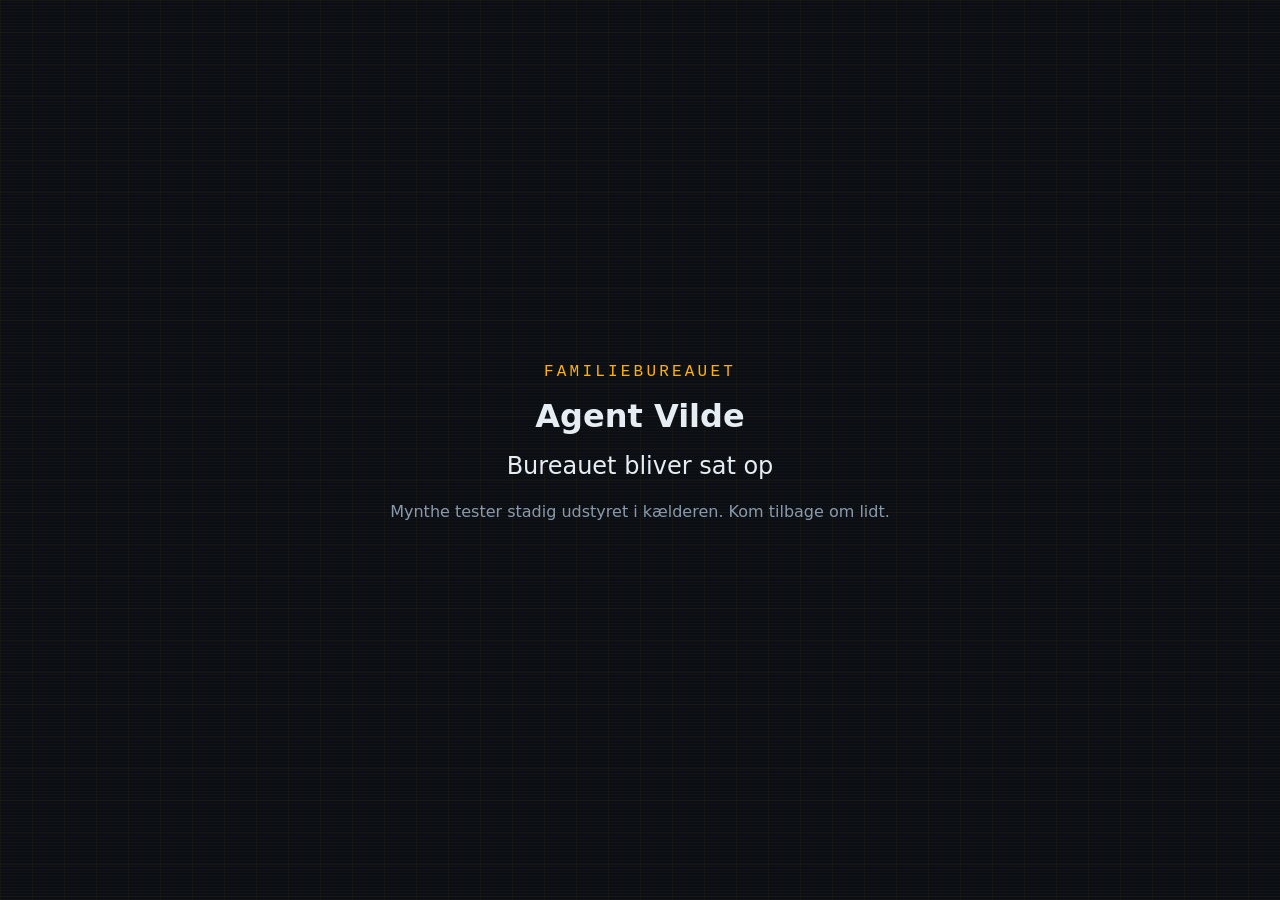
==== index.html @ f7f90219 "Step 1: scaffold, storage, fact rules and adaptive mastery engine - Versioned localStorage wrapper w" ====
<!doctype html>
<html lang="da">
  <head>
    <meta charset="utf-8" />
    <meta name="viewport" content="width=device-width, initial-scale=1, viewport-fit=cover" />
    <meta name="theme-color" content="#0b0f14" />
    <title>Agent Vilde</title>
    <link rel="stylesheet" href="styles/main.css" />
  </head>
  <body>
    <main id="app"></main>
    <script type="module" src="src/main.js"></script>
  </body>
</html>
---- styles/main.css ----
:root {
  --bg: #0b0f14;
  --panel: #121922;
  --panel-2: #18212c;
  --line: #243142;
  --text: #e6edf3;
  --muted: #8b9aab;
  --accent: #ffb000;
  --accent-ink: #1a1200;
  --box-0: #3a2530;
  --box-1: #5b3a1e;
  --box-2: #6b5a17;
  --box-3: #2f5d3a;
  --box-4: #1f8a4c;
  --unseen: #1a222c;
  --font-sans: system-ui, -apple-system, 'Segoe UI', Roboto, 'Helvetica Neue', Arial, sans-serif;
  --font-mono: ui-monospace, 'SF Mono', Menlo, Consolas, 'Liberation Mono', monospace;
  --radius: 10px;
  --fast: 180ms;
}

*,
*::before,
*::after {
  box-sizing: border-box;
}

html,
body {
  margin: 0;
  min-height: 100dvh;
  background: var(--bg);
  color: var(--text);
  font-family: var(--font-sans);
  font-size: 16px;
  line-height: 1.5;
  overscroll-behavior: none;
  -webkit-text-size-adjust: 100%;
}

body {
  padding: env(safe-area-inset-top) env(safe-area-inset-right) env(safe-area-inset-bottom) env(safe-area-inset-left);
  background-image:
    repeating-linear-gradient(0deg, rgba(255, 255, 255, 0.018) 0 1px, transparent 1px 3px),
    linear-gradient(rgba(255, 176, 0, 0.035) 1px, transparent 1px),
    linear-gradient(90deg, rgba(255, 176, 0, 0.035) 1px, transparent 1px);
  background-size: auto, 32px 32px, 32px 32px;
}

button,
input,
select {
  font: inherit;
  font-size: 16px;
  color: inherit;
}

button {
  min-height: 44px;
  padding: 0 16px;
  border: 1px solid var(--line);
  border-radius: var(--radius);
  background: var(--panel-2);
  cursor: pointer;
  touch-action: manipulation;
  -webkit-user-select: none;
  user-select: none;
  -webkit-tap-highlight-color: transparent;
  transition: transform var(--fast), background var(--fast), border-color var(--fast);
}

button:hover {
  border-color: var(--accent);
}

button:active {
  transform: scale(0.97);
  background: var(--line);
}

button.primary {
  background: var(--accent);
  color: var(--accent-ink);
  border-color: var(--accent);
  font-weight: 600;
}

:focus-visible {
  outline: 2px solid var(--accent);
  outline-offset: 2px;
}

.mono {
  font-family: var(--font-mono);
}

@media (prefers-reduced-motion: reduce) {
  *,
  *::before,
  *::after {
    transition-duration: 0ms !important;
    animation-duration: 0ms !important;
  }
}
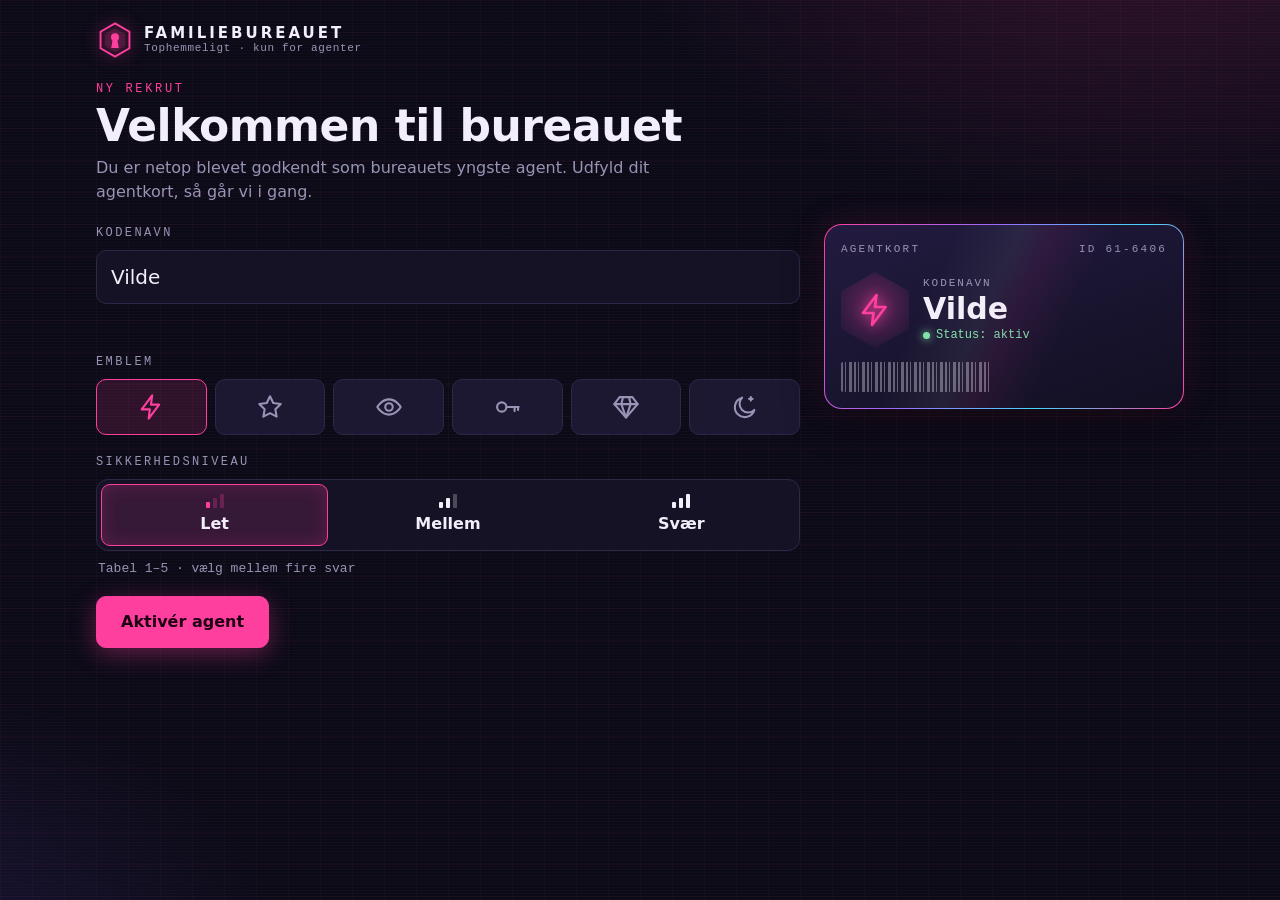
==== commit a21c2059: "Step 3: home screen, agent profiles, clearance level and case-file board - Hash router (#/home, #/ag" ====
--- a/index.html
+++ b/index.html
@@ -3,7 +3,8 @@
   <head>
     <meta charset="utf-8" />
     <meta name="viewport" content="width=device-width, initial-scale=1, viewport-fit=cover" />
-    <meta name="theme-color" content="#0b0f14" />
+    <meta name="theme-color" content="#0c0a17" />
+    <meta name="color-scheme" content="dark" />
     <title>Agent Vilde</title>
     <link rel="stylesheet" href="styles/main.css" />
   </head>
--- a/styles/main.css
+++ b/styles/main.css
@@ -1,12 +1,15 @@
 :root {
-  --bg: #0b0f14;
-  --panel: #121922;
-  --panel-2: #18212c;
-  --line: #243142;
-  --text: #e6edf3;
-  --muted: #8b9aab;
-  --accent: #ffb000;
-  --accent-ink: #1a1200;
+  --bg: #0c0a17;
+  --panel: #151226;
+  --panel-2: #1c1831;
+  --line: #2d2748;
+  --text: #f3effa;
+  --muted: #9a93b5;
+  --accent: #ff3f9e;
+  --accent-ink: #1f0012;
+  --accent-soft: rgba(255, 63, 158, 0.14);
+  --case: #211b39;
+  --case-2: #16122a;
   --box-0: #3a2530;
   --box-1: #5b3a1e;
   --box-2: #6b5a17;
@@ -41,10 +44,13 @@
 body {
   padding: env(safe-area-inset-top) env(safe-area-inset-right) env(safe-area-inset-bottom) env(safe-area-inset-left);
   background-image:
+    radial-gradient(900px 520px at 90% -10%, rgba(255, 63, 158, 0.16), transparent 60%),
+    radial-gradient(700px 520px at -10% 110%, rgba(122, 92, 255, 0.14), transparent 60%),
     repeating-linear-gradient(0deg, rgba(255, 255, 255, 0.018) 0 1px, transparent 1px 3px),
-    linear-gradient(rgba(255, 176, 0, 0.035) 1px, transparent 1px),
-    linear-gradient(90deg, rgba(255, 176, 0, 0.035) 1px, transparent 1px);
-  background-size: auto, 32px 32px, 32px 32px;
+    linear-gradient(rgba(255, 63, 158, 0.04) 1px, transparent 1px),
+    linear-gradient(90deg, rgba(255, 63, 158, 0.04) 1px, transparent 1px);
+  background-size: auto, auto, auto, 32px 32px, 32px 32px;
+  background-attachment: fixed;
 }
 
 button,
@@ -94,6 +100,1069 @@
   font-family: var(--font-mono);
 }
 
+[hidden] {
+  display: none !important;
+}
+
+/* ---------- Question card ---------- */
+
+.qcard {
+  --good: #4cc27a;
+  display: flex;
+  flex-direction: column;
+  gap: 12px;
+  width: 100%;
+  max-width: 560px;
+  height: 100%;
+  min-height: 0;
+  margin: 0 auto;
+  padding: 12px 16px 16px;
+}
+
+.qcard-timer {
+  flex: none;
+  height: 4px;
+  border-radius: 2px;
+  background: var(--line);
+  overflow: hidden;
+}
+
+.qcard-timer i {
+  display: block;
+  height: 100%;
+  background: var(--accent);
+  transform-origin: left center;
+}
+
+.qcard-timer.is-off {
+  visibility: hidden;
+}
+
+.qcard-timer.is-done i {
+  background: var(--muted);
+}
+
+.qcard-stage {
+  flex: 1 1 auto;
+  min-height: 64px;
+  display: grid;
+  place-items: center;
+}
+
+.qcard-prompt {
+  display: flex;
+  align-items: center;
+  gap: 0.28em;
+  font-family: var(--font-mono);
+  font-size: clamp(38px, min(13vw, 10dvh), 76px);
+  font-weight: 600;
+  white-space: nowrap;
+}
+
+.qcard-prompt .op {
+  color: var(--muted);
+  font-weight: 400;
+}
+
+.slot {
+  min-width: 2.2ch;
+  padding: 0 0.12em;
+  border-bottom: 3px solid var(--accent);
+  color: var(--accent);
+  text-align: center;
+  transition: color var(--fast), border-color var(--fast);
+}
+
+.slot.is-empty {
+  color: var(--muted);
+}
+
+.slot.is-solved {
+  color: var(--good);
+  border-color: var(--good);
+}
+
+.slot.is-revealed {
+  color: var(--text);
+  border-color: var(--text);
+}
+
+.qcard-message {
+  --speaker: var(--line);
+  flex: none;
+  width: 100%;
+  max-width: 420px;
+  margin: 0 auto;
+  min-height: 5.2em;
+  padding: 8px 12px;
+  border-left: 3px solid var(--speaker);
+  border-radius: 0 var(--radius) var(--radius) 0;
+  background: var(--panel);
+  font-size: 16px;
+  line-height: 1.4;
+}
+
+:is(.qcard-message, .briefing)[data-speaker='janni'] { --speaker: #f2c14e; }
+:is(.qcard-message, .briefing)[data-speaker='soeren'] { --speaker: #6fb3d2; }
+:is(.qcard-message, .briefing)[data-speaker='frej'] { --speaker: #f08a5d; }
+:is(.qcard-message, .briefing)[data-speaker='mynthe'] { --speaker: #8bd17c; }
+:is(.qcard-message, .briefing)[data-speaker='vilde'] { --speaker: var(--accent); }
+
+:is(.qcard-message, .briefing) .speaker {
+  display: block;
+  color: var(--speaker);
+  font-family: var(--font-mono);
+  font-size: 12px;
+  letter-spacing: 0.14em;
+  text-transform: uppercase;
+}
+
+.qcard-message .tip {
+  display: block;
+  margin-top: 4px;
+  color: var(--accent);
+}
+
+.qcard-message.is-fresh {
+  animation: msg-in 160ms ease-out;
+}
+
+@keyframes msg-in {
+  from {
+    opacity: 0;
+    transform: translateY(4px);
+  }
+}
+
+.qcard-input {
+  position: relative;
+  flex: none;
+}
+
+.qcard-next {
+  position: absolute;
+  inset: 0;
+  z-index: 1;
+  width: min(240px, 80%);
+  height: 60px;
+  margin: auto;
+  font-size: 18px;
+  box-shadow: 0 8px 32px rgba(0, 0, 0, 0.6);
+}
+
+.keypad,
+.choices {
+  display: grid;
+  gap: 8px;
+  max-width: 420px;
+  margin: 0 auto;
+}
+
+.keypad {
+  grid-template-columns: repeat(3, 1fr);
+}
+
+.key {
+  min-height: clamp(56px, 9dvh, 76px);
+  padding: 0;
+  border-color: #2c3a4c;
+  background: linear-gradient(#1c2632, #141c25);
+  box-shadow: inset 0 -2px 0 rgba(0, 0, 0, 0.45);
+  font-family: var(--font-mono);
+  font-size: 26px;
+}
+
+.key.is-pressed,
+.key:active {
+  border-color: var(--accent);
+  background: var(--line);
+  transform: scale(0.96);
+}
+
+.key-del {
+  color: var(--muted);
+  font-size: 22px;
+}
+
+.key-ok {
+  border-color: var(--accent);
+  background: var(--accent);
+  color: var(--accent-ink);
+  font-size: 20px;
+  font-weight: 700;
+}
+
+.key-ok.is-pressed,
+.key-ok:active {
+  background: #ff6ab4;
+}
+
+.keypad.is-disabled {
+  opacity: 0.35;
+  pointer-events: none;
+}
+
+.choices {
+  grid-template-columns: 1fr 1fr;
+  gap: 10px;
+}
+
+.choice {
+  min-height: clamp(64px, 12dvh, 96px);
+  font-family: var(--font-mono);
+  font-size: 32px;
+}
+
+.choice:disabled {
+  opacity: 0.3;
+  cursor: default;
+}
+
+.choice.is-answer,
+.choice.is-answer:disabled {
+  opacity: 1;
+  border-color: var(--good);
+  color: var(--good);
+}
+
+/* ---------- Art ---------- */
+
+.art .s { fill: none; stroke: #c2b9e0; stroke-width: 1.6; stroke-linecap: round; stroke-linejoin: round; }
+.art .d { fill: none; stroke: #5d557e; stroke-width: 1.4; stroke-linecap: round; stroke-dasharray: 3 4; }
+.art .a { fill: none; stroke: var(--accent); stroke-width: 2; stroke-linecap: round; stroke-linejoin: round; }
+.art .af { fill: var(--accent); }
+.art .soft { fill: rgba(255, 63, 158, 0.16); }
+.art .panel { fill: #1b1632; }
+.art .dim { opacity: 0.45; }
+.art .thick { stroke-width: 6; }
+.art .thick-a { stroke-width: 3; }
+.art .code { fill: var(--accent); font-family: var(--font-mono); font-size: 10px; text-anchor: middle; }
+.art .code.big { font-size: 20px; font-weight: 700; }
+
+/* ---------- Screens ---------- */
+
+#app {
+  min-height: 100dvh;
+}
+
+.screen {
+  animation: screen-in 200ms ease-out;
+}
+
+@keyframes screen-in {
+  from {
+    opacity: 0;
+    transform: translateY(6px);
+  }
+}
+
+@keyframes fade-in {
+  from {
+    opacity: 0;
+  }
+}
+
+.page {
+  max-width: 1120px;
+  margin: 0 auto;
+  padding: 8px 16px 40px;
+}
+
+.brandbar {
+  display: flex;
+  align-items: center;
+  justify-content: space-between;
+  gap: 12px;
+  min-height: 64px;
+  margin-bottom: 8px;
+}
+
+.brand {
+  display: flex;
+  align-items: center;
+  gap: 10px;
+  min-width: 0;
+}
+
+.brand-mark {
+  flex: none;
+  color: var(--accent);
+}
+
+.brand-mark svg {
+  display: block;
+  width: 38px;
+  height: 38px;
+  filter: drop-shadow(0 0 8px rgba(255, 63, 158, 0.6));
+}
+
+.brand-text {
+  display: flex;
+  flex-direction: column;
+  line-height: 1.2;
+  min-width: 0;
+}
+
+.brand-text b {
+  font-size: 15px;
+  letter-spacing: 0.2em;
+}
+
+.brand-text small {
+  font-size: 11px;
+  color: var(--muted);
+  letter-spacing: 0.06em;
+}
+
+.back-link {
+  display: inline-flex;
+  align-items: center;
+  gap: 4px;
+  min-height: 44px;
+  padding: 0 16px 0 8px;
+  border: 1px solid var(--line);
+  border-radius: 999px;
+  background: var(--panel);
+  color: var(--text);
+  text-decoration: none;
+  touch-action: manipulation;
+  -webkit-tap-highlight-color: transparent;
+}
+
+.back-icon svg,
+.corner-btn svg {
+  display: block;
+  width: 22px;
+  height: 22px;
+}
+
+.corner-btn {
+  flex: none;
+  width: 44px;
+  padding: 0;
+  display: grid;
+  place-items: center;
+  border-color: transparent;
+  border-radius: 50%;
+  background: transparent;
+  color: var(--muted);
+  opacity: 0.5;
+}
+
+.corner-btn:hover {
+  opacity: 1;
+}
+
+.eyebrow {
+  margin: 0;
+  color: var(--accent);
+  font-size: 12px;
+  letter-spacing: 0.22em;
+  text-transform: uppercase;
+}
+
+.page-title {
+  margin: 4px 0 6px;
+  font-size: clamp(28px, 7vw, 44px);
+  line-height: 1.1;
+  letter-spacing: -0.01em;
+}
+
+.page-sub {
+  max-width: 60ch;
+  margin: 0 0 20px;
+  color: var(--muted);
+}
+
+.section-title {
+  display: flex;
+  align-items: center;
+  gap: 10px;
+  margin: 0 0 10px;
+  color: var(--muted);
+  font-family: var(--font-mono);
+  font-size: 12px;
+  font-weight: 400;
+  letter-spacing: 0.22em;
+  text-transform: uppercase;
+}
+
+.section-title::after {
+  content: '';
+  flex: 1;
+  height: 1px;
+  background: linear-gradient(90deg, var(--line), transparent);
+}
+
+.btn {
+  display: inline-flex;
+  align-items: center;
+  justify-content: center;
+  gap: 8px;
+  min-height: 52px;
+  padding: 0 24px;
+  border: 1px solid var(--line);
+  border-radius: var(--radius);
+  background: var(--panel-2);
+  color: var(--text);
+  font-size: 16px;
+  font-weight: 600;
+  text-decoration: none;
+  touch-action: manipulation;
+  -webkit-user-select: none;
+  user-select: none;
+  -webkit-tap-highlight-color: transparent;
+  transition: transform var(--fast), box-shadow var(--fast);
+}
+
+.btn.primary {
+  border-color: var(--accent);
+  background: var(--accent);
+  color: var(--accent-ink);
+  box-shadow: 0 6px 24px rgba(255, 63, 158, 0.35);
+}
+
+.btn:active {
+  transform: scale(0.97);
+}
+
+.briefing {
+  --speaker: var(--line);
+  margin: 0;
+  padding: 10px 14px;
+  border-left: 3px solid var(--speaker);
+  border-radius: 0 var(--radius) var(--radius) 0;
+  background: var(--panel);
+  line-height: 1.45;
+}
+
+/* Home */
+
+.home-grid {
+  display: grid;
+  gap: 24px;
+}
+
+.agent-col {
+  display: grid;
+  gap: 18px;
+  align-content: start;
+}
+
+@media (min-width: 768px) {
+  .home-grid {
+    grid-template-columns: minmax(280px, 340px) 1fr;
+    align-items: start;
+  }
+
+  .agent-col {
+    position: sticky;
+    top: 16px;
+  }
+}
+
+/* Agent card */
+
+.agent-card {
+  position: relative;
+  overflow: hidden;
+  padding: 16px;
+  border: 1.5px solid transparent;
+  border-radius: 18px;
+  background:
+    linear-gradient(160deg, #221b40, #120f22) padding-box,
+    linear-gradient(120deg, var(--accent), #9a6cff 38%, #45d6ff 68%, var(--accent)) border-box;
+  box-shadow: 0 12px 40px rgba(0, 0, 0, 0.45), 0 0 36px rgba(255, 63, 158, 0.14);
+}
+
+.agent-card::before {
+  content: '';
+  position: absolute;
+  inset: 0;
+  background: linear-gradient(115deg, transparent 30%, rgba(255, 255, 255, 0.06) 45%, rgba(255, 63, 158, 0.08) 52%, transparent 65%);
+  pointer-events: none;
+}
+
+.agent-card-head {
+  display: flex;
+  justify-content: space-between;
+  color: var(--muted);
+  font-family: var(--font-mono);
+  font-size: 11px;
+  letter-spacing: 0.2em;
+  text-transform: uppercase;
+}
+
+.agent-card-body {
+  display: flex;
+  align-items: center;
+  gap: 14px;
+  margin: 14px 0;
+}
+
+.emblem-badge {
+  flex: none;
+  display: grid;
+  place-items: center;
+  width: 68px;
+  height: 76px;
+  color: var(--accent);
+  background: radial-gradient(circle at 50% 45%, rgba(255, 63, 158, 0.34), rgba(255, 63, 158, 0.06) 72%);
+  clip-path: polygon(50% 0, 100% 25%, 100% 75%, 50% 100%, 0 75%, 0 25%);
+}
+
+.emblem-badge svg {
+  width: 36px;
+  height: 36px;
+  filter: drop-shadow(0 0 6px rgba(255, 63, 158, 0.8));
+}
+
+.agent-card-id {
+  min-width: 0;
+}
+
+.agent-label {
+  color: var(--muted);
+  font-family: var(--font-mono);
+  font-size: 11px;
+  letter-spacing: 0.18em;
+  text-transform: uppercase;
+}
+
+.agent-name {
+  margin: 0;
+  font-size: 30px;
+  font-weight: 700;
+  line-height: 1.15;
+  overflow-wrap: anywhere;
+}
+
+.agent-status {
+  display: flex;
+  align-items: center;
+  gap: 6px;
+  color: #7ee2a8;
+  font-family: var(--font-mono);
+  font-size: 12px;
+}
+
+.agent-status::before {
+  content: '';
+  width: 7px;
+  height: 7px;
+  border-radius: 50%;
+  background: currentColor;
+  box-shadow: 0 0 8px currentColor;
+}
+
+.agent-card-foot {
+  display: flex;
+  align-items: center;
+  justify-content: space-between;
+  gap: 12px;
+}
+
+.barcode {
+  flex: 1;
+  max-width: 150px;
+  height: 30px;
+  border-radius: 2px;
+  opacity: 0.35;
+  background: repeating-linear-gradient(
+    90deg,
+    var(--text) 0 2px,
+    transparent 2px 4px,
+    var(--text) 4px 5px,
+    transparent 5px 8px,
+    var(--text) 8px 11px,
+    transparent 11px 13px
+  );
+}
+
+.agent-card .switch {
+  position: relative;
+  background: rgba(255, 255, 255, 0.05);
+}
+
+/* Clearance picker */
+
+.segmented {
+  display: grid;
+  grid-template-columns: repeat(3, 1fr);
+  gap: 6px;
+  padding: 4px;
+  border: 1px solid var(--line);
+  border-radius: 12px;
+  background: var(--panel);
+}
+
+.seg {
+  display: flex;
+  flex-direction: column;
+  align-items: center;
+  justify-content: center;
+  gap: 4px;
+  min-height: 62px;
+  padding: 0 4px;
+  border-color: transparent;
+  border-radius: 9px;
+  background: transparent;
+  font-weight: 600;
+}
+
+.seg.is-on {
+  border-color: var(--accent);
+  background: var(--accent-soft);
+  box-shadow: inset 0 0 18px rgba(255, 63, 158, 0.2);
+}
+
+.seg-bars {
+  display: flex;
+  align-items: flex-end;
+  gap: 3px;
+  height: 14px;
+}
+
+.seg-bars i {
+  width: 4px;
+  border-radius: 1px;
+  background: currentColor;
+  opacity: 0.25;
+}
+
+.seg-bars i:nth-child(1) { height: 6px; }
+.seg-bars i:nth-child(2) { height: 10px; }
+.seg-bars i:nth-child(3) { height: 14px; }
+
+.seg[data-level='let'] .seg-bars i:nth-child(-n + 1),
+.seg[data-level='mellem'] .seg-bars i:nth-child(-n + 2),
+.seg[data-level='svaer'] .seg-bars i {
+  opacity: 1;
+}
+
+.seg.is-on .seg-bars {
+  color: var(--accent);
+}
+
+.segmented-desc {
+  margin: 8px 2px 0;
+  color: var(--muted);
+  font-family: var(--font-mono);
+  font-size: 13px;
+}
+
+/* Case board */
+
+.cases {
+  display: grid;
+  gap: 22px 18px;
+  padding-top: 16px;
+}
+
+.case {
+  position: relative;
+  display: flex;
+  flex-direction: column;
+  border: 1px solid var(--line);
+  border-radius: 0 14px 14px 14px;
+  background: linear-gradient(180deg, var(--case), var(--case-2));
+  box-shadow: 0 8px 28px rgba(0, 0, 0, 0.4);
+  color: var(--text);
+  text-decoration: none;
+  touch-action: manipulation;
+  -webkit-tap-highlight-color: transparent;
+  transition: transform var(--fast), border-color var(--fast), box-shadow var(--fast);
+}
+
+.case-tab {
+  position: absolute;
+  left: -1px;
+  bottom: 100%;
+  display: flex;
+  align-items: center;
+  height: 24px;
+  padding: 0 14px;
+  border: 1px solid var(--line);
+  border-bottom: none;
+  border-radius: 10px 10px 0 0;
+  background: var(--case);
+  color: var(--muted);
+  font-size: 11px;
+  letter-spacing: 0.18em;
+  transition: color var(--fast), border-color var(--fast);
+}
+
+.case:hover,
+.case:focus-visible {
+  transform: translateY(-3px);
+  border-color: var(--accent);
+  box-shadow: 0 14px 36px rgba(0, 0, 0, 0.5), 0 0 30px rgba(255, 63, 158, 0.28);
+  outline: none;
+}
+
+.case:hover .case-tab,
+.case:focus-visible .case-tab {
+  border-color: var(--accent);
+  color: var(--accent);
+}
+
+.case:active {
+  transform: scale(0.985);
+}
+
+.case-stamp {
+  position: absolute;
+  top: 16px;
+  right: 14px;
+  z-index: 1;
+  padding: 2px 6px;
+  border: 2px solid rgba(255, 63, 158, 0.75);
+  border-radius: 4px;
+  background: rgba(12, 10, 23, 0.7);
+  color: rgba(255, 63, 158, 0.95);
+  font-family: var(--font-mono);
+  font-size: 10px;
+  font-weight: 700;
+  letter-spacing: 0.16em;
+  text-transform: uppercase;
+  transform: rotate(7deg);
+}
+
+.case-art {
+  display: grid;
+  place-items: center;
+  height: 140px;
+  margin: 10px 10px 0;
+  overflow: hidden;
+  border: 1px solid rgba(255, 255, 255, 0.05);
+  border-radius: 10px;
+  background: radial-gradient(120% 90% at 50% 100%, rgba(255, 63, 158, 0.2), transparent 60%), #0f0c1d;
+}
+
+.case-art svg,
+.soon-art svg {
+  width: 88%;
+  height: 100%;
+  max-height: 124px;
+  filter: drop-shadow(0 0 6px rgba(255, 63, 158, 0.4));
+}
+
+.case-body {
+  display: flex;
+  flex: 1;
+  flex-direction: column;
+  gap: 6px;
+  padding: 12px 14px 14px;
+}
+
+.case-title {
+  margin: 0;
+  font-size: 22px;
+  line-height: 1.15;
+}
+
+.case-teaser {
+  flex: 1;
+  margin: 0;
+  color: var(--muted);
+  font-size: 15px;
+  line-height: 1.4;
+}
+
+.case-progress {
+  display: flex;
+  align-items: center;
+  gap: 10px;
+  margin-top: 6px;
+  color: var(--muted);
+  font-family: var(--font-mono);
+  font-size: 12px;
+}
+
+.progress-bar {
+  flex: 0 0 64px;
+  height: 6px;
+  overflow: hidden;
+  border-radius: 3px;
+  background: var(--line);
+}
+
+.progress-bar i {
+  display: block;
+  height: 100%;
+  border-radius: 3px;
+  background: var(--accent);
+  box-shadow: 0 0 10px var(--accent);
+}
+
+@media (max-width: 559px) {
+  .case {
+    flex-direction: row;
+  }
+
+  .case-art {
+    flex: 0 0 104px;
+    height: auto;
+    margin: 10px 0 10px 10px;
+  }
+
+  .case-art svg {
+    width: 118%;
+    max-height: none;
+  }
+
+  .case-stamp {
+    display: none;
+  }
+
+  .case-title {
+    font-size: 19px;
+  }
+
+  .case-teaser {
+    font-size: 14px;
+  }
+}
+
+@media (min-width: 560px) {
+  .cases {
+    grid-template-columns: 1fr 1fr;
+  }
+}
+
+/* Agent picker */
+
+.agent-tiles {
+  display: grid;
+  grid-template-columns: repeat(auto-fill, minmax(150px, 1fr));
+  gap: 14px;
+}
+
+.agent-tile {
+  display: flex;
+  flex-direction: column;
+  align-items: center;
+  justify-content: center;
+  gap: 10px;
+  min-height: 180px;
+  padding: 18px 12px;
+  border: 1px solid var(--line);
+  border-radius: 16px;
+  background: linear-gradient(180deg, var(--case), var(--case-2));
+  color: var(--text);
+  text-decoration: none;
+  font-weight: 600;
+  touch-action: manipulation;
+  -webkit-tap-highlight-color: transparent;
+}
+
+.agent-tile.is-active {
+  border-color: var(--accent);
+  box-shadow: 0 0 0 1px var(--accent), 0 0 28px rgba(255, 63, 158, 0.25);
+}
+
+.agent-tile-name {
+  font-size: 20px;
+  text-align: center;
+  overflow-wrap: anywhere;
+}
+
+.agent-tile-level {
+  color: var(--muted);
+  font-family: var(--font-mono);
+  font-size: 12px;
+  font-weight: 400;
+  letter-spacing: 0.14em;
+  text-transform: uppercase;
+}
+
+.agent-tile.add {
+  border-style: dashed;
+  color: var(--muted);
+}
+
+/* New agent */
+
+.new-agent {
+  display: grid;
+  gap: 24px;
+}
+
+.agent-form {
+  display: grid;
+  gap: 18px;
+}
+
+@media (min-width: 768px) {
+  .new-agent {
+    grid-template-columns: 1fr minmax(300px, 360px);
+    align-items: start;
+  }
+
+  .new-agent .preview {
+    position: sticky;
+    top: 16px;
+    order: 2;
+  }
+}
+
+.field {
+  display: grid;
+  gap: 8px;
+}
+
+.field-label {
+  color: var(--muted);
+  font-family: var(--font-mono);
+  font-size: 12px;
+  letter-spacing: 0.2em;
+  text-transform: uppercase;
+}
+
+.text-input {
+  min-height: 54px;
+  padding: 0 14px;
+  border: 1px solid var(--line);
+  border-radius: var(--radius);
+  background: var(--panel);
+  color: var(--text);
+  font-size: 20px;
+}
+
+.text-input:focus {
+  border-color: var(--accent);
+  outline: none;
+  box-shadow: 0 0 0 3px var(--accent-soft);
+}
+
+.form-error {
+  min-height: 1.4em;
+  margin: -10px 0 0;
+  color: var(--accent);
+}
+
+.emblem-grid {
+  display: grid;
+  grid-template-columns: repeat(6, 1fr);
+  gap: 8px;
+}
+
+.emblem-choice {
+  display: grid;
+  place-items: center;
+  min-height: 56px;
+  padding: 0;
+  color: var(--muted);
+}
+
+.emblem-choice svg {
+  width: 28px;
+  height: 28px;
+}
+
+.emblem-choice.is-on {
+  border-color: var(--accent);
+  background: var(--accent-soft);
+  color: var(--accent);
+}
+
+@media (max-width: 400px) {
+  .emblem-grid {
+    grid-template-columns: repeat(3, 1fr);
+  }
+}
+
+.form-actions {
+  display: flex;
+  flex-wrap: wrap;
+  gap: 10px;
+}
+
+/* Parent gate */
+
+.overlay {
+  position: fixed;
+  inset: 0;
+  z-index: 50;
+  display: grid;
+  place-items: center;
+  padding: max(16px, env(safe-area-inset-top)) 16px max(16px, env(safe-area-inset-bottom));
+  background: rgba(6, 5, 12, 0.8);
+  -webkit-backdrop-filter: blur(6px);
+  backdrop-filter: blur(6px);
+  animation: fade-in 160ms ease-out;
+}
+
+.gate {
+  position: relative;
+  width: min(380px, 100%);
+  padding: 22px 18px 18px;
+  border: 1px solid var(--line);
+  border-radius: 18px;
+  background: var(--panel);
+  box-shadow: 0 20px 60px rgba(0, 0, 0, 0.6);
+  text-align: center;
+}
+
+.gate h2 {
+  margin: 4px 0 6px;
+}
+
+.gate-prompt {
+  justify-content: center;
+  margin: 8px 0;
+  font-size: 40px;
+}
+
+.gate-msg {
+  min-height: 1.5em;
+  margin: 0 0 12px;
+  color: var(--muted);
+}
+
+.gate-close {
+  position: absolute;
+  top: 8px;
+  right: 8px;
+  width: 44px;
+  padding: 0;
+  border-color: transparent;
+  background: transparent;
+  color: var(--muted);
+  font-size: 26px;
+}
+
+/* Mission placeholder */
+
+.mission-soon {
+  max-width: 600px;
+  text-align: center;
+}
+
+.soon-art {
+  display: grid;
+  place-items: center;
+  max-width: 380px;
+  aspect-ratio: 16 / 11;
+  margin: 8px auto 18px;
+  border: 1px solid var(--line);
+  border-radius: 18px;
+  background: radial-gradient(120% 90% at 50% 100%, rgba(255, 63, 158, 0.22), transparent 60%), #0f0c1d;
+}
+
+.soon-art svg {
+  max-height: none;
+}
+
+.mission-soon .page-sub {
+  margin-inline: auto;
+}
+
+.mission-soon .briefing {
+  margin: 0 auto 24px;
+  text-align: left;
+}
+
 @media (prefers-reduced-motion: reduce) {
   *,
   *::before,
